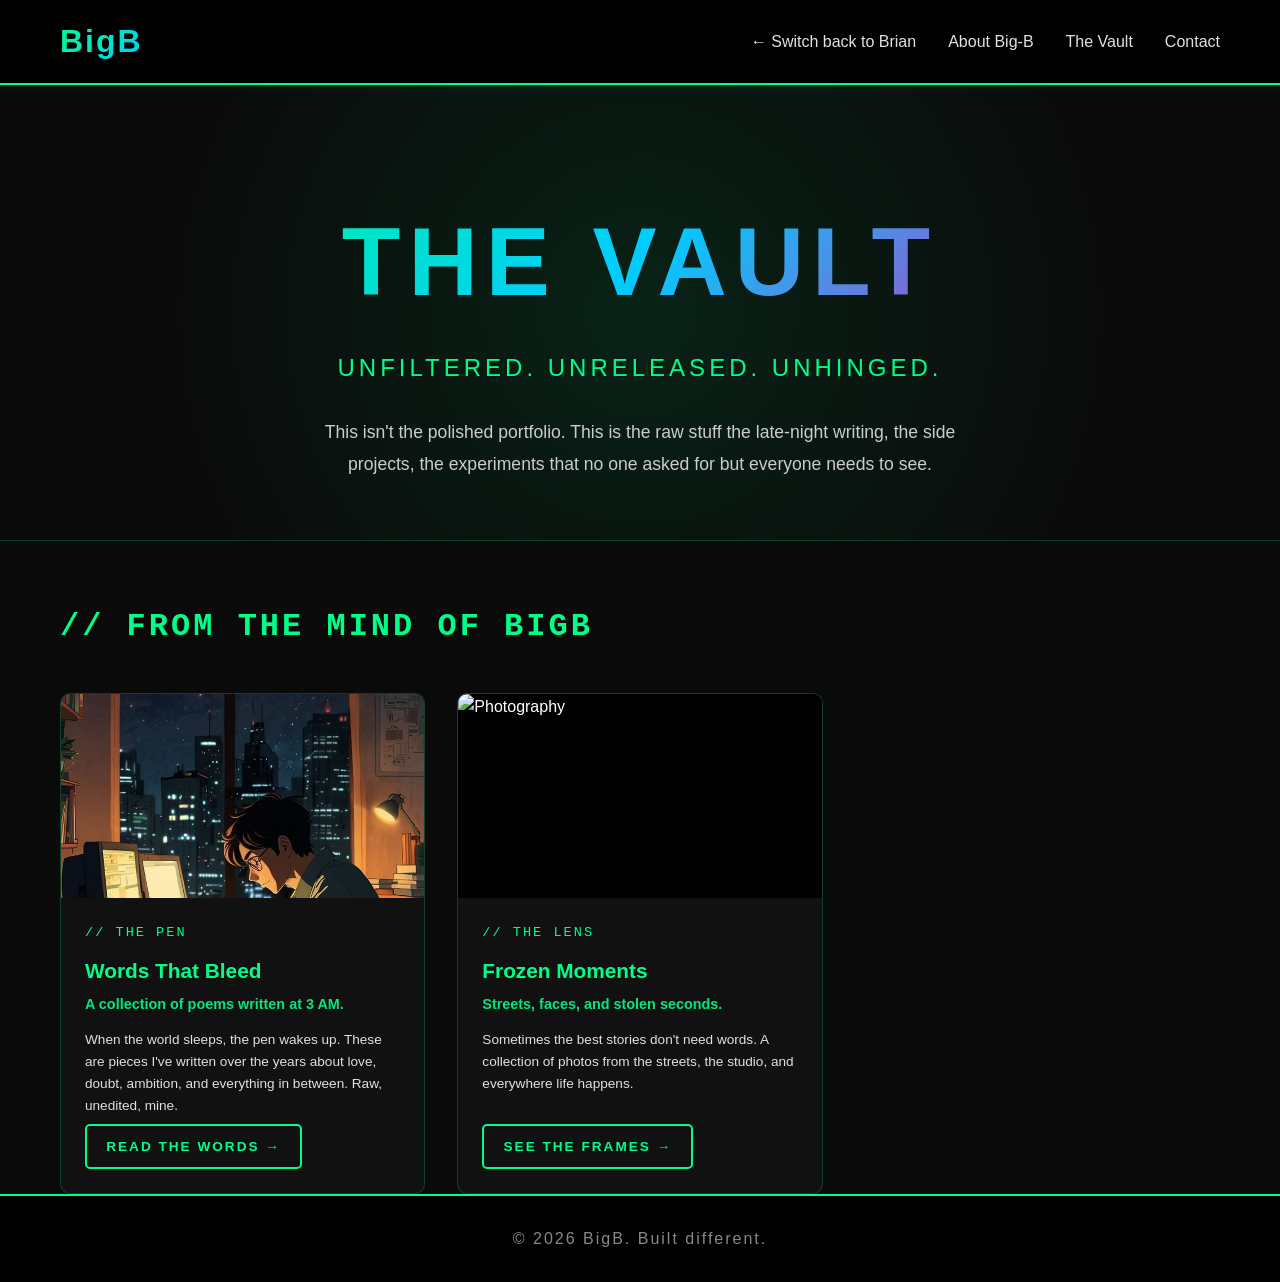
==== Big-BProjects.html @ 741b01dd "Everything but the videos" ====
<!DOCTYPE html>
<html lang="en">
<head>
    <meta charset="UTF-8">
    <meta name="viewport" content="width=device-width, initial-scale=1.0">
    <title>BigB - The Vault</title>
    <link rel="stylesheet" href="style.css">
    <link rel="stylesheet" href="bigb.css">
</head>
<body class="bigb-page">
    <!-- Navigation -->
    <nav class="bigb-nav">
        <div class="container">
            <h1 class="logo bigb-logo">BigB</h1>
            <ul class="nav-links">
                <li><a href="about.html">← Switch back to Brian</a></li>
                <li><a href="bigb.html" class="active">About Big-B</a></li>
                <li><a href="Big-BProjects.html">The Vault</a></li>
                <li><a href="bigb-Contact.html">Contact</a></li>
            </ul>
        </div>
    </nav>

    <!-- Hero -->
    <section class="bigb-projects-hero">
        <div class="container">
            <h1 class="bigb-hero-title">THE VAULT</h1>
            <p class="bigb-hero-subtitle">Unfiltered. Unreleased. Unhinged.</p>
            <p class="bigb-intro-text">
                This isn't the polished portfolio. This is the raw stuff the late-night writing, the side projects, the experiments that no one asked for but everyone needs to see.
            </p>
        </div>
    </section>

    <!-- BIGB PROJECTS -->
    <section class="projects-section bigb-projects-section">
        <div class="container">
            <h2 class="bigb-section-title">// FROM THE MIND OF BIGB</h2>
            <div class="project-grid">

                <!-- Poetry -->
                <div class="project-item bigb-item">
                    <div class="project-media">
                        <img src="images/Poetry picture.jpg" alt="Poetry" class="video-thumbnail">
                    </div>
                    <div class="project-info">
                        <span class="bigb-tag">// THE PEN</span>
                        <h3>Words That Bleed</h3>
                        <p class="project-subtitle">A collection of poems written at 3 AM.</p>
                        <p class="project-desc">When the world sleeps, the pen wakes up. These are pieces I've written over the years  about love, doubt, ambition, and everything in between. Raw, unedited, mine.</p>
                        <a href="poetry.html" class="watch-button bigb-btn">Read the Words →</a>
                    </div>
                </div>

                <!-- Photography -->
                <div class="project-item bigb-item">
                    <div class="project-media">
                        <img src="images/metro tracks.jpg" alt="Photography" class="video-thumbnail">
                    </div>
                    <div class="project-info">
                        <span class="bigb-tag">// THE LENS</span>
                        <h3>Frozen Moments</h3>
                        <p class="project-subtitle">Streets, faces, and stolen seconds.</p>
                        <p class="project-desc">Sometimes the best stories don't need words. A collection of photos from the streets, the studio, and everywhere life happens.</p>
                        <a href="bigb-gallery.html" class="watch-button bigb-btn">See the Frames →</a>
                    </div>
                </div>
        </div>
    </section>

    <!-- Footer -->
    <footer class="bigb-footer">
        <p>&copy; 2026 BigB. Built different.</p>
    </footer>

    <script src="script.js"></script>
</body>
</html>
---- style.css ----
* {
    margin: 0;
    padding: 0;
    box-sizing: border-box;
}

:root {
    --bg-color: #0a0a0a;
    --secondary-bg: #1a1a1a;
    --text-color: #e0e0e0;
    --accent-color: #00ff88;
    --accent-hover: #00cc6a;
}

body {
    font-family: 'Segoe UI', Tahoma, Geneva, Verdana, sans-serif;
    background-color: var(--bg-color);
    color: var(--text-color);
    line-height: 1.6;
}

.container {
    max-width: 1200px;
    margin: 0 auto;
    padding: 0 20px;
}

/* ========== NAVIGATION ========== */
nav {
    background-color: var(--secondary-bg);
    padding: 1rem 0;
    position: sticky;
    top: 0;
    z-index: 100;
    box-shadow: 0 2px 10px rgba(0, 255, 136, 0.1);
}

    nav .container {
        display: flex;
        justify-content: space-between;
        align-items: center;
    }

.logo {
    font-size: 1.5rem;
    color: var(--accent-color);
}

.nav-links {
    display: flex;
    list-style: none;
    gap: 2rem;
}

    .nav-links a {
        color: var(--text-color);
        text-decoration: none;
        transition: color 0.3s;
    }

        .nav-links a:hover {
            color: var(--accent-color);
        }

/* ========== HERO SECTION ========== */
.hero {
    position: relative;
    min-height: 100vh;
    display: flex;
    align-items: center;
    justify-content: center;
    text-align: center;
    overflow: hidden;
}

.hero-background {
    position: absolute;
    top: 0;
    left: 0;
    width: 100%;
    height: 100%;
    background-image: url('images/background-home.jpg');
    background-size: cover;
    background-position: center;
    background-repeat: no-repeat;
    background-attachment: fixed;
    z-index: 1;
    opacity: 0.3;
}

.hero-content {
    position: relative;
    z-index: 2;
}

.hero h1 {
    font-size: 5rem;
    margin-bottom: 1rem;
    color: var(--accent-color);
}

.subtitle {
    font-size: 1.5rem;
    margin-bottom: 2rem;
    color: #888;
}

.cta-button {
    display: inline-block;
    padding: 1rem 2rem;
    background-color: var(--accent-color);
    color: var(--bg-color);
    text-decoration: none;
    border-radius: 5px;
    font-weight: bold;
    transition: all 0.3s;
}

    .cta-button:hover {
        background-color: var(--accent-hover);
        transform: translateY(-3px);
        box-shadow: 0 5px 20px rgba(0, 255, 136, 0.3);
    }

/* ========== GLITCH EFFECT ========== */
.glitch {
    position: relative;
    animation: glitch 5s infinite;
}

@keyframes glitch {
    0%, 90%, 100% {
        text-shadow: none;
    }

    92% {
        text-shadow: 3px 3px 0 #ff00ff, -3px -3px 0 #00ffff;
    }

    94% {
        text-shadow: -3px 3px 0 #ff00ff, 3px -3px 0 #00ffff;
    }
}

/* ========== INTRO SECTION ========== */
.intro {
    padding: 3rem 0;
    background-color: var(--secondary-bg);
    text-align: center;
}

    .intro h2 {
        font-size: 2.5rem;
        color: var(--accent-color);
        margin-bottom: 1.5rem;
    }

    .intro p {
        font-size: 1.2rem;
        line-height: 1.8;
        color: var(--text-color);
        max-width: 800px;
        margin: 0 auto;
    }

/* ========== HOME NAV BOXES ========== */
.nav-boxes {
    padding: 5rem 0;
    background-color: var(--bg-color);
}

    .nav-boxes h2 {
        text-align: center;
        font-size: 2.5rem;
        color: var(--accent-color);
        margin-bottom: 3rem;
    }

.boxes-grid {
    display: grid;
    grid-template-columns: repeat(auto-fit, minmax(280px, 1fr));
    gap: 2rem;
}

.nav-box {
    position: relative;
    height: 350px;
    border-radius: 10px;
    overflow: hidden;
    cursor: pointer;
    border: 2px solid transparent;
    transition: border 0.3s ease;
}

    .nav-box:hover {
        border: 2px solid var(--accent-color);
    }

.nav-box-image {
    position: relative;
    width: 100%;
    height: 100%;
    overflow: hidden;
}

    .nav-box-image img {
        width: 100%;
        height: 100%;
        object-fit: cover;
        transition: transform 0.3s ease;
    }

.nav-box:hover .nav-box-image img {
    transform: scale(1.1);
}

.nav-box-overlay {
    position: absolute;
    top: 0;
    left: 0;
    width: 100%;
    height: 100%;
    background: linear-gradient(135deg, rgba(0,0,0,0.5) 0%, rgba(0,255,136,0.3) 100%);
    display: flex;
    flex-direction: column;
    align-items: center;
    justify-content: center;
    transition: all 0.3s ease;
    opacity: 0.8;
}

.nav-box:hover .nav-box-overlay {
    opacity: 1;
    background: linear-gradient(135deg, rgba(0,0,0,0.7) 0%, rgba(0,255,136,0.5) 100%);
}

.nav-box-overlay h3 {
    font-size: 2rem;
    color: var(--accent-color);
    margin-bottom: 0.5rem;
    text-transform: uppercase;
    letter-spacing: 2px;
}

.nav-box-overlay p {
    font-size: 1rem;
    color: var(--text-color);
    opacity: 0.9;
}

.nav-box-link {
    position: absolute;
    top: 0;
    left: 0;
    width: 100%;
    height: 100%;
    z-index: 10;
}

/* ========== ABOUT SECTION ========== */
.about {
    padding: 5rem 0;
    background-color: var(--secondary-bg);
}

.about-content {
    display: grid;
    grid-template-columns: 1fr 1fr;
    gap: 3rem;
    align-items: start;
}

.about-slideshow {
    position: relative;
}

/* About Slideshow — Fixed Size */
.slideshow-container {
    position: relative;
    width: 100%;
    height: 500px; /* ← FIXED HEIGHT */
    background-color: #000; /* fills empty space around images */
    border-radius: 10px;
    overflow: hidden;
    border: 2px solid var(--accent-color);
}

.slide {
    display: none;
    width: 100%;
    height: 100%; /* ← FILL THE CONTAINER */
}

    .slide img {
        width: 100%;
        height: 100%; /* ← FILL THE SLIDE */
        display: block;
        object-fit: contain; /* ← SHOW THE WHOLE IMAGE */
    }

    .slide.active {
        display: block;
        animation: fadeIn 0.5s;
    }

@keyframes fadeIn {
    from {
        opacity: 0;
    }

    to {
        opacity: 1;
    }
}

.dots {
    text-align: center;
    padding: 1rem;
    background-color: var(--secondary-bg);
}

.dot {
    height: 12px;
    width: 12px;
    margin: 0 5px;
    background-color: #555;
    border-radius: 50%;
    display: inline-block;
    cursor: pointer;
    transition: background-color 0.3s;
}

    .dot.active {
        background-color: var(--accent-color);
    }

    .dot:hover {
        background-color: var(--accent-color);
    }

/* About Text */
.about-text h2 {
    font-size: 2rem;
    color: var(--accent-color);
    margin-bottom: 1.5rem;
}

.about-text h3 {
    font-size: 1.3rem;
    color: var(--accent-color);
    margin-top: 1.5rem;
    margin-bottom: 0.8rem;
}

.about-text p {
    font-size: 1rem;
    line-height: 1.8;
    margin-bottom: 1rem;
    color: var(--text-color);
}

.about-text strong {
    color: var(--accent-color);
    font-weight: 600;
}

/* ========== PROJECTS SECTION ========== */
.projects {
    padding: 5rem 0;
}

    .projects h2 {
        font-size: 2.5rem;
        margin-bottom: 3rem;
        text-align: center;
        color: var(--accent-color);
    }

.project-grid {
    display: grid;
    grid-template-columns: repeat(3, 1fr);
    gap: 2rem;
}

/* Each project item */
.project-item {
    background-color: var(--secondary-bg);
    border-radius: 10px;
    overflow: hidden;
    border: 1px solid #333;
    transition: all 0.3s;
    display: flex;
    flex-direction: column;
}

    .project-item:hover {
        border-color: var(--accent-color);
        box-shadow: 0 5px 20px rgba(0, 255, 136, 0.2);
        transform: translateY(-5px);
    }

/* Media area */
.project-media {
    position: relative;
    width: 100%;
    aspect-ratio: 16 / 9;
    overflow: hidden;
    background-color: #000;
}

    .project-media img.video-thumbnail {
        width: 100%;
        height: 100%;
        object-fit: cover;
        transition: transform 0.3s;
    }

.project-item:hover .video-thumbnail {
    transform: scale(1.05);
}

/* Play Button */
.play-button {
    position: absolute;
    top: 50%;
    left: 50%;
    transform: translate(-50%, -50%);
    width: 60px;
    height: 60px;
    background-color: rgba(0, 255, 136, 0.9);
    border-radius: 50%;
    display: flex;
    align-items: center;
    justify-content: center;
    color: var(--bg-color);
    z-index: 2;
    transition: all 0.3s;
    cursor: pointer;
}

    .play-button svg {
        width: 30px;
        height: 30px;
        margin-left: 4px;
    }

.project-item:hover .play-button {
    background-color: var(--accent-color);
    transform: translate(-50%, -50%) scale(1.2);
}

/* Video link overlay */
.video-link {
    position: absolute;
    top: 0;
    left: 0;
    width: 100%;
    height: 100%;
    z-index: 3;
}

/* Video thumbnail placeholder */
.video-thumbnail-placeholder {
    width: 100%;
    height: 100%;
    background-color: #1a1a1a;
    display: flex;
    align-items: center;
    justify-content: center;
}

/* Local video player */
.local-video-player {
    width: 100%;
    height: 100%;
    object-fit: contain;
    background-color: #000;
}

    .local-video-player::-webkit-media-controls-panel {
        background-color: rgba(26, 26, 26, 0.9);
    }

    .local-video-player::-webkit-media-controls-play-button {
        background-color: #00ff88;
        border-radius: 50%;
    }

    .local-video-player::-webkit-media-controls-fullscreen-button {
        background-color: #00ff88;
    }

/* Project info text */
.project-info {
    padding: 1.5rem;
    display: flex;
    flex-direction: column;
    flex: 1;
}

    .project-info h3 {
        font-size: 1.3rem;
        color: var(--accent-color);
        margin-bottom: 0.4rem;
    }

.project-subtitle {
    font-size: 0.9rem;
    color: var(--accent-color);
    font-weight: 600;
    margin-bottom: 0.8rem;
    opacity: 0.9;
}

.project-desc {
    font-size: 0.85rem;
    line-height: 1.6;
    color: var(--text-color);
    margin-bottom: 0.5rem;
}

.watch-button {
    display: inline-block;
    margin-top: auto;
    padding: 0.6rem 1.2rem;
    background-color: var(--accent-color);
    color: var(--bg-color);
    text-decoration: none;
    border-radius: 5px;
    font-weight: 600;
    font-size: 0.85rem;
    transition: all 0.3s;
    width: fit-content;
}

    .watch-button:hover {
        background-color: var(--accent-hover);
        transform: translateX(5px);
    }

/* ========== PROJECT SLIDESHOWS ========== */
.project-slideshow {
    position: relative;
    width: 100%;
    height: 100%;
}

.slide-item {
    display: none;
    width: 100%;
    height: 100%;
}

    .slide-item img {
        width: 100%;
        height: 100%;
        object-fit: cover;
    }

    .slide-item.active {
        display: block;
        animation: fadeIn 0.5s;
    }

.slideshow-dots {
    position: absolute;
    bottom: 8px;
    left: 50%;
    transform: translateX(-50%);
    display: flex;
    gap: 6px;
    z-index: 10;
}

.slideshow-dot {
    width: 8px;
    height: 8px;
    border-radius: 50%;
    background-color: rgba(255, 255, 255, 0.5);
    cursor: pointer;
    transition: all 0.3s;
}

    .slideshow-dot:hover {
        background-color: var(--accent-color);
    }

    .slideshow-dot.active {
        background-color: var(--accent-color);
        transform: scale(1.2);
    }

/* ========== CONTACT SECTION ========== */
.contact {
    padding: 5rem 0;
    background-color: var(--secondary-bg);
    text-align: center;
}

    .contact h2 {
        font-size: 2.5rem;
        margin-bottom: 1rem;
        color: var(--accent-color);
    }

.contact-intro {
    font-size: 1.1rem;
    line-height: 1.8;
    margin-bottom: 1.5rem;
    color: var(--text-color);
    max-width: 800px;
    margin-left: auto;
    margin-right: auto;
}

.contact-methods {
    display: grid;
    grid-template-columns: repeat(auto-fit, minmax(250px, 1fr));
    gap: 2rem;
    margin: 3rem 0;
}

.contact-method {
    background-color: var(--secondary-bg);
    padding: 2rem;
    border-radius: 10px;
    border: 2px solid #333;
    text-align: center;
    transition: all 0.3s;
}

    .contact-method:hover {
        border-color: var(--accent-color);
        transform: translateY(-5px);
        box-shadow: 0 5px 20px rgba(0, 255, 136, 0.2);
    }

    .contact-method h3 {
        color: var(--accent-color);
        font-size: 1.5rem;
        margin-bottom: 0.5rem;
    }

    .contact-method p {
        color: #999;
        margin-bottom: 1.5rem;
        font-size: 0.95rem;
    }

.contact-button {
    display: inline-block;
    padding: 0.8rem 2rem;
    background-color: var(--accent-color);
    color: var(--bg-color);
    text-decoration: none;
    border-radius: 5px;
    font-weight: 600;
    transition: all 0.3s;
}

    .contact-button:hover {
        background-color: var(--accent-hover);
        transform: translateY(-3px);
        box-shadow: 0 5px 15px rgba(0, 255, 136, 0.3);
    }

.contact-info-box {
    background-color: var(--secondary-bg);
    padding: 2rem;
    border-radius: 10px;
    border: 2px solid var(--accent-color);
    margin-top: 3rem;
    max-width: 600px;
    margin-left: auto;
    margin-right: auto;
}

    .contact-info-box h3 {
        color: var(--accent-color);
        margin-bottom: 1.5rem;
        font-size: 1.5rem;
    }

    .contact-info-box p {
        margin-bottom: 1rem;
        font-size: 1rem;
        line-height: 1.8;
    }

    .contact-info-box a {
        color: var(--accent-color);
        text-decoration: none;
        transition: color 0.3s;
    }

        .contact-info-box a:hover {
            color: var(--accent-hover);
            text-decoration: underline;
        }

/* ========== FOOTER ========== */
footer {
    background-color: var(--bg-color);
    text-align: center;
    padding: 2rem 0;
    color: #666;
}
.poster-image {
    object-fit: contain !important;
    height: auto !important;
    max-height: 600px;
    background-color: #000;
}

/* Poster View Page */
.poster-view-section {
    padding: 60px 0;
    min-height: 100vh;
    background-color: #0a0a0a;
}

.back-button {
    display: inline-block;
    color: #00ff88;
    text-decoration: none;
    font-size: 16px;
    margin-bottom: 30px;
    padding: 10px 20px;
    border: 1px solid #00ff88;
    border-radius: 5px;
    transition: all 0.3s ease;
}

    .back-button:hover {
        background-color: #00ff88;
        color: #000;
    }

.poster-header {
    text-align: center;
    margin-bottom: 40px;
}

    .poster-header h1 {
        color: #00ff88;
        font-size: 3rem;
        margin: 15px 0 10px;
    }

    .poster-header .project-subtitle {
        color: #aaa;
        font-size: 1.2rem;
    }

.full-poster-container {
    display: flex;
    justify-content: center;
    align-items: center;
    margin: 40px 0;
    background-color: #000;
    padding: 20px;
    border-radius: 10px;
}

.full-poster {
    max-width: 100%;
    height: auto;
    display: block;
    border-radius: 5px;
    box-shadow: 0 10px 40px rgba(0, 255, 136, 0.2);
}

.poster-description {
    max-width: 800px;
    margin: 40px auto;
    color: #fff;
    text-align: center;
}

    .poster-description h2 {
        color: #00ff88;
        margin-bottom: 15px;
    }

    .poster-description p {
        line-height: 1.7;
        color: #ccc;
    }

/* Only affects the Audio Self Portrait card */
.audio-project {
    height: auto !important;
    overflow: visible !important;
}

    .audio-project .audio-portrait-image {
        width: 100%;
        height: auto;
        display: block;
    }

    .audio-project .audio-player {
        width: 100%;
        display: block;
        margin-top: 10px;
        background: #f1f3f4;
        border-radius: 0 0 8px 8px;
    }

/* Only affects the Poster card */
.poster-project {
    height: auto !important;
    overflow: visible !important;
}

    .poster-project .poster-image {
        width: 100%;
        height: auto;
        display: block;
        cursor: pointer;
    }


/* Alter Ego Button */
.alter-ego-btn {
    display: flex;
    flex-direction: column;
    align-items: center;
    justify-content: center;
    margin-top: 25px;
    padding: 18px 30px;
    background: linear-gradient(135deg, #0a0a0a, #1a1a1a);
    border: 2px solid #00ff88;
    border-radius: 10px;
    text-decoration: none;
    color: #fff;
    transition: all 0.4s ease;
    position: relative;
    overflow: hidden;
    cursor: pointer;
}

    .alter-ego-btn::before {
        content: '';
        position: absolute;
        top: 0;
        left: -100%;
        width: 100%;
        height: 100%;
        background: linear-gradient(90deg, transparent, rgba(0, 255, 136, 0.2), transparent);
        transition: left 0.6s ease;
    }

    .alter-ego-btn:hover::before {
        left: 100%;
    }

    .alter-ego-btn:hover {
        background: linear-gradient(135deg, #00ff88, #00cc6a);
        border-color: #00ff88;
        transform: translateY(-3px);
        box-shadow: 0 10px 30px rgba(0, 255, 136, 0.4);
    }

        .alter-ego-btn:hover .btn-label,
        .alter-ego-btn:hover .btn-name {
            color: #000;
        }

.btn-label {
    font-size: 0.85rem;
    text-transform: uppercase;
    letter-spacing: 3px;
    color: #888;
    transition: color 0.3s ease;
}

.btn-name {
    font-size: 1.8rem;
    font-weight: bold;
    color: #00ff88;
    margin-top: 5px;
    transition: color 0.3s ease;
    font-family: 'Arial Black', sans-serif;
}

.bigb-page {
    background: radial-gradient(circle at top, #1a0033, #000);
    color: #fff;
    min-height: 100vh;
}

.bigb-hero {
    text-align: center;
    padding: 100px 0 60px;
}

.bigb-title {
    font-size: 8rem;
    font-weight: 900;
    background: linear-gradient(135deg, #00ff88, #00ccff, #ff00aa);
    -webkit-background-clip: text;
    -webkit-text-fill-color: transparent;
    background-clip: text;
    letter-spacing: -5px;
    text-shadow: 0 0 60px rgba(0, 255, 136, 0.3);
}

.bigb-tagline {
    font-size: 1.5rem;
    color: #aaa;
    letter-spacing: 4px;
    text-transform: uppercase;
    margin-top: 20px;
}

.bigb-content {
    padding: 60px 0;
    max-width: 800px;
    margin: 0 auto;
}

    .bigb-content h2 {
        color: #00ff88;
        font-size: 2rem;
        margin-top: 40px;
        margin-bottom: 15px;
    }

    .bigb-content p {
        line-height: 1.8;
        color: #ddd;
        font-size: 1.1rem;
    }

    .bigb-content ul {
        list-style: none;
        padding: 0;
    }

    .bigb-content li {
        font-size: 1.2rem;
        padding: 10px 0;
        color: #fff;
    }

.hero-buttons {
    display: flex;
    gap: 20px; /* space between buttons */
    justify-content: center;
    flex-wrap: wrap; /* stacks them on mobile */
    margin-top: 30px;
}

/* === Internship Gallery === */
.internship-gallery {
    display: grid;
    grid-template-columns: repeat(3, 1fr);
    gap: 20px;
    max-width: 1100px;
    margin: 40px auto;
}

.internship-item {
    aspect-ratio: 1 / 1;
    overflow: hidden;
    border: 2px solid #333;
    cursor: pointer;
    transition: all 0.3s ease;
    background: #000;
}

    .internship-item img {
        width: 100%;
        height: 100%;
        object-fit: cover;
        transition: transform 0.4s ease;
    }

    .internship-item:hover {
        border-color: #00ff88;
        box-shadow: 0 10px 30px rgba(0, 255, 136, 0.3);
        transform: translateY(-5px);
    }

        .internship-item:hover img {
            transform: scale(1.08);
        }

/* Responsive */
@media (max-width: 900px) {
    .internship-gallery {
        grid-template-columns: repeat(2, 1fr);
    }
}

@media (max-width: 600px) {
    .internship-gallery {
        grid-template-columns: 1fr;
    }
}

/* === Internship Stories Layout === */
.internship-stories {
    display: grid;
    grid-template-columns: repeat(2, 1fr);
    gap: 30px;
    max-width: 1100px;
    margin: 40px auto;
}

.internship-story {
    background: #1a1a1a;
    border: 1px solid #333;
    overflow: hidden;
    cursor: pointer;
    transition: all 0.3s ease;
    border-radius: 10px;
    display: flex;
    flex-direction: column;
}

    .internship-story img {
        width: 100%;
        height: 280px;
        object-fit: cover;
        transition: transform 0.4s ease;
    }

    .internship-story:hover {
        border-color: #00ff88;
        box-shadow: 0 10px 30px rgba(0, 255, 136, 0.3);
        transform: translateY(-5px);
    }

        .internship-story:hover img {
            transform: scale(1.05);
        }

.story-content {
    padding: 25px;
    flex: 1;
}

    .story-content h3 {
        color: #00ff88;
        font-size: 1.3rem;
        margin-bottom: 12px;
        letter-spacing: 0.5px;
    }

    .story-content p {
        color: #ccc;
        font-size: 0.95rem;
        line-height: 1.7;
    }

/* === Lightbox (Full-Size Image Viewer) === */
.lightbox {
    display: none;
    position: fixed;
    top: 0;
    left: 0;
    width: 100%;
    height: 100%;
    background: rgba(0, 0, 0, 0.95);
    z-index: 9999;
    justify-content: center;
    align-items: center;
    cursor: pointer;
    animation: fadeInLightbox 0.3s ease;
}

    .lightbox.active {
        display: flex;
    }

@keyframes fadeInLightbox {
    from {
        opacity: 0;
    }

    to {
        opacity: 1;
    }
}

.lightbox img {
    max-width: 90%;
    max-height: 90vh;
    object-fit: contain;
    border: 2px solid #00ff88;
    box-shadow: 0 0 50px rgba(0, 255, 136, 0.4);
}

.lightbox-close {
    position: absolute;
    top: 30px;
    right: 40px;
    color: #00ff88;
    font-size: 3rem;
    cursor: pointer;
    transition: transform 0.3s ease;
    line-height: 1;
}

    .lightbox-close:hover {
        transform: scale(1.2) rotate(90deg);
    }

/* Responsive */
@media (max-width: 768px) {
    .internship-stories {
        grid-template-columns: 1fr;
    }
}
/* ========== RESPONSIVE ========== */
@media (max-width: 1024px) {
    .project-grid {
        grid-template-columns: repeat(2, 1fr);
    }
}

@media (max-width: 768px) {
    .hero h1 {
        font-size: 3rem;
    }

    .nav-links {
        gap: 1rem;
    }

    .about-content {
        grid-template-columns: 1fr;
        gap: 2rem;
    }

    .boxes-grid {
        grid-template-columns: 1fr;
    }

    .nav-box {
        height: 300px;
    }

    .nav-boxes h2 {
        font-size: 2rem;
    }

    .project-grid {
        grid-template-columns: 1fr;
    }

    .contact-methods {
        grid-template-columns: 1fr;
    }

    .contact-intro {
        font-size: 1rem;
    }
}
---- bigb.css ----
/* === BigB Theme === */
.bigb-page {
    background: #0a0a0a;
    color: #fff;
}

.bigb-nav {
    background: #000;
    border-bottom: 2px solid #00ff88;
}

.bigb-logo {
    font-size: 2rem;
    font-weight: 900;
    background: linear-gradient(135deg, #00ff88, #00ccff);
    -webkit-background-clip: text;
    -webkit-text-fill-color: transparent;
    letter-spacing: 2px;
}

.bigb-projects-hero {
    text-align: center;
    padding: 100px 20px 60px;
    background: radial-gradient(circle at center, rgba(0, 255, 136, 0.1), transparent 70%);
    border-bottom: 1px solid rgba(0, 255, 136, 0.2);
}

.bigb-hero-title {
    font-size: 6rem;
    font-weight: 900;
    letter-spacing: 8px;
    margin: 0;
    background: linear-gradient(135deg, #00ff88, #00ccff, #ff00aa);
    -webkit-background-clip: text;
    -webkit-text-fill-color: transparent;
    animation: glow 3s ease-in-out infinite alternate;
}

@keyframes glow {
    from {
        filter: drop-shadow(0 0 20px rgba(0, 255, 136, 0.4));
    }

    to {
        filter: drop-shadow(0 0 40px rgba(0, 204, 255, 0.6));
    }
}

.bigb-hero-subtitle {
    font-size: 1.5rem;
    color: #00ff88;
    letter-spacing: 4px;
    text-transform: uppercase;
    margin: 10px 0 30px;
}

.bigb-intro-text {
    max-width: 700px;
    margin: 0 auto;
    color: #ccc;
    font-size: 1.1rem;
    line-height: 1.8;
}

.bigb-section-title {
    font-size: 2rem;
    color: #00ff88;
    letter-spacing: 3px;
    margin: 60px 0 40px;
    font-family: 'Courier New', monospace;
    text-transform: uppercase;
}

.bigb-item {
    background: #111;
    border: 1px solid rgba(0, 255, 136, 0.2);
    overflow: hidden;
    transition: all 0.4s ease;
    position: relative;
}

    .bigb-item::before {
        content: '';
        position: absolute;
        top: 0;
        left: 0;
        width: 4px;
        height: 0;
        background: linear-gradient(180deg, #00ff88, #00ccff);
        transition: height 0.4s ease;
    }

    .bigb-item:hover {
        transform: translateY(-8px);
        border-color: #00ff88;
        box-shadow: 0 20px 50px rgba(0, 255, 136, 0.2);
    }

        .bigb-item:hover::before {
            height: 100%;
        }

.bigb-tag {
    display: inline-block;
    color: #00ff88;
    font-family: 'Courier New', monospace;
    font-size: 0.85rem;
    letter-spacing: 2px;
    margin-bottom: 10px;
    text-transform: uppercase;
}

.bigb-play {
    background: rgba(0, 255, 136, 0.9) !important;
    box-shadow: 0 0 30px rgba(0, 255, 136, 0.6);
}

.bigb-btn {
    background: transparent !important;
    color: #00ff88 !important;
    border: 2px solid #00ff88 !important;
    text-transform: uppercase;
    letter-spacing: 2px;
    font-weight: bold;
    transition: all 0.3s ease;
}

    .bigb-btn:hover {
        background: #00ff88 !important;
        color: #000 !important;
        box-shadow: 0 0 30px rgba(0, 255, 136, 0.6);
    }

.bigb-footer {
    background: #000;
    border-top: 2px solid #00ff88;
    text-align: center;
    padding: 30px;
    color: #888;
    letter-spacing: 2px;
}
/* === About BigB Page Blocks === */
.bigb-about-block {
    max-width: 800px;
    margin: 0 auto 60px;
    padding: 40px;
    background: #111;
    border: 1px solid rgba(0, 255, 136, 0.2);
    border-left: 4px solid #00ff88;
    transition: all 0.4s ease;
}

    .bigb-about-block:hover {
        border-color: #00ff88;
        box-shadow: 0 10px 40px rgba(0, 255, 136, 0.15);
        transform: translateX(5px);
    }

.bigb-block-title {
    color: #fff;
    font-size: 2rem;
    margin: 10px 0 20px;
    letter-spacing: 1px;
}

.bigb-block-text {
    color: #ccc;
    line-height: 1.8;
    font-size: 1.1rem;
}

/* List */
.bigb-list {
    list-style: none;
    padding: 0;
    margin: 0;
}

    .bigb-list li {
        color: #ddd;
        font-size: 1.1rem;
        padding: 12px 0;
        border-bottom: 1px solid rgba(0, 255, 136, 0.1);
        display: flex;
        align-items: center;
        gap: 15px;
        transition: all 0.3s ease;
    }

        .bigb-list li:last-child {
            border-bottom: none;
        }

        .bigb-list li:hover {
            color: #00ff88;
            padding-left: 10px;
        }

.bigb-bullet {
    color: #00ff88;
    font-weight: bold;
    font-size: 1.3rem;
    font-family: 'Courier New', monospace;
}

/* CTA */
.bigb-cta {
    text-align: center;
    margin: 80px 0 40px;
}

    .bigb-cta .bigb-btn {
        display: inline-block;
        padding: 18px 40px;
        font-size: 1.1rem;
    }
/* === BigB Contact Page === */

/* Contact Cards Grid */
.bigb-contact-grid {
    display: grid;
    grid-template-columns: repeat(auto-fit, minmax(250px, 1fr));
    gap: 25px;
    margin-bottom: 80px;
}

.bigb-contact-card {
    background: #111;
    border: 1px solid rgba(0, 255, 136, 0.2);
    border-left: 4px solid #00ff88;
    padding: 30px;
    text-decoration: none;
    color: #fff;
    transition: all 0.4s ease;
    display: block;
    position: relative;
    overflow: hidden;
}

    .bigb-contact-card::before {
        content: '';
        position: absolute;
        top: 0;
        left: -100%;
        width: 100%;
        height: 100%;
        background: linear-gradient(90deg, transparent, rgba(0, 255, 136, 0.08), transparent);
        transition: left 0.6s ease;
    }

    .bigb-contact-card:hover::before {
        left: 100%;
    }

    .bigb-contact-card:hover {
        transform: translateY(-8px);
        border-color: #00ff88;
        box-shadow: 0 15px 40px rgba(0, 255, 136, 0.2);
    }

.bigb-contact-icon {
    width: 50px;
    height: 50px;
    color: #00ff88;
    margin-bottom: 15px;
    filter: drop-shadow(0 0 10px rgba(0, 255, 136, 0.5));
}

    .bigb-contact-icon svg {
        width: 100%;
        height: 100%;
    }

.bigb-contact-card h3 {
    color: #fff;
    font-size: 1.4rem;
    margin: 10px 0 8px;
}

.bigb-contact-card p {
    color: #aaa;
    font-size: 0.95rem;
    margin: 0;
}

/* Contact Form */
.bigb-form-container {
    max-width: 700px;
    margin: 0 auto;
    background: #111;
    border: 1px solid rgba(0, 255, 136, 0.2);
    border-left: 4px solid #00ff88;
    padding: 50px;
}

.bigb-form-group {
    margin-bottom: 25px;
}

    .bigb-form-group label {
        display: block;
        color: #00ff88;
        font-family: 'Courier New', monospace;
        font-size: 0.9rem;
        letter-spacing: 2px;
        text-transform: uppercase;
        margin-bottom: 10px;
    }

    .bigb-form-group input,
    .bigb-form-group select,
    .bigb-form-group textarea {
        width: 100%;
        background: #0a0a0a;
        border: 1px solid rgba(0, 255, 136, 0.3);
        color: #fff;
        padding: 14px 18px;
        font-size: 1rem;
        font-family: inherit;
        transition: all 0.3s ease;
        box-sizing: border-box;
    }

        .bigb-form-group input:focus,
        .bigb-form-group select:focus,
        .bigb-form-group textarea:focus {
            outline: none;
            border-color: #00ff88;
            box-shadow: 0 0 20px rgba(0, 255, 136, 0.2);
            background: #000;
        }

        .bigb-form-group input::placeholder,
        .bigb-form-group textarea::placeholder {
            color: #555;
        }

    .bigb-form-group textarea {
        resize: vertical;
        min-height: 120px;
        font-family: inherit;
    }

    .bigb-form-group select {
        cursor: pointer;
    }

.bigb-form button {
    width: 100%;
    padding: 18px;
    font-size: 1.1rem;
    cursor: pointer;
    margin-top: 10px;
}
/* === Poetry Page === */

/* Grid container — wraps all poems */
.bigb-projects-section .container > .poem-card {
    /* This rule will be overridden by the grid below */
}

/* Add this wrapper class instead */
.poem-grid {
    display: grid;
    grid-template-columns: repeat(3, 1fr); /* 3 columns side by side */
    gap: 30px;
    margin: 0 auto;
    max-width: 1200px;
}

/* Poem card itself */
/* === Poetry Page === */

/* Grid container */
.poem-grid {
    display: grid;
    grid-template-columns: repeat(3, 1fr); /* exactly 3 columns */
    gap: 30px;
    margin: 0 auto;
    max-width: 1200px;
    align-items: start; /* ← KEY: poems don't stretch to match height */
}

/* Poem card */
.poem-card {
    background: #111;
    border: 1px solid rgba(0, 255, 136, 0.2);
    border-left: 4px solid #00ff88;
    padding: 40px;
    transition: all 0.4s ease;
    position: relative;
    overflow: hidden;
    margin: 0;
    /* If a poem is very long, limit its height and let it scroll */
    max-height: 700px;
    overflow-y: auto;
}

    /* Custom scrollbar for long poems */
    .poem-card::-webkit-scrollbar {
        width: 6px;
    }

    .poem-card::-webkit-scrollbar-track {
        background: #0a0a0a;
    }

    .poem-card::-webkit-scrollbar-thumb {
        background: #00ff88;
        border-radius: 3px;
    }

    .poem-card:hover {
        border-color: #00ff88;
        box-shadow: 0 15px 50px rgba(0, 255, 136, 0.15);
        transform: translateY(-5px);
    }

.poem-header {
    border-bottom: 1px solid rgba(0, 255, 136, 0.2);
    padding-bottom: 20px;
    margin-bottom: 25px;
}

.poem-title {
    color: #fff;
    font-size: 1.8rem;
    margin: 10px 0 8px;
    letter-spacing: 1px;
    font-family: 'Georgia', serif;
    font-style: italic;
}

.poem-date {
    color: #666;
    font-size: 0.85rem;
    font-family: 'Courier New', monospace;
    letter-spacing: 2px;
    text-transform: uppercase;
    margin: 0;
}

/* Poem text — clean and readable */
.poem-text {
    color: #ddd;
    font-family: 'Georgia', 'Times New Roman', serif;
    font-size: 1.05rem;
    line-height: 1.9;
    white-space: pre-line; /* respects line breaks but ignores indentation */
    margin: 0;
    background: transparent;
    padding: 0;
    border: none;
    text-align: left;
    word-wrap: break-word;
}

    .poem-text::first-letter {
        color: #00ff88;
        font-size: 1.3em;
        font-weight: bold;
    }

/* Stack on smaller screens */
@media (max-width: 900px) {
    .poem-grid {
        grid-template-columns: 1fr;
    }

    .poem-card {
        max-height: none; /* full height on mobile */
    }
}

/* Responsive — stack on smaller screens */
@media (max-width: 900px) {
    .poem-grid {
        grid-template-columns: 1fr; /* 1 column on tablet/mobile */
    }
}

/* === Gallery Page === */

/* Masonry-style grid */
.gallery-grid {
    column-count: 3;
    column-gap: 20px;
    max-width: 1200px;
    margin: 0 auto;
}

@media (max-width: 900px) {
    .gallery-grid {
        column-count: 2;
    }
}

@media (max-width: 600px) {
    .gallery-grid {
        column-count: 1;
    }
}

/* Each photo */
.gallery-item {
    position: relative;
    break-inside: avoid;
    margin-bottom: 20px;
    overflow: hidden;
    cursor: pointer;
    border: 1px solid rgba(0, 255, 136, 0.2);
    transition: all 0.4s ease;
}

    .gallery-item img {
        width: 100%;
        height: auto;
        display: block;
        transition: transform 0.5s ease;
    }

    .gallery-item:hover {
        border-color: #00ff88;
        box-shadow: 0 10px 30px rgba(0, 255, 136, 0.3);
        transform: translateY(-5px);
    }

        .gallery-item:hover img {
            transform: scale(1.05);
        }

/* Caption overlay */
.gallery-overlay {
    position: absolute;
    bottom: 0;
    left: 0;
    width: 100%;
    padding: 20px;
    background: linear-gradient(transparent, rgba(0, 0, 0, 0.9));
    opacity: 0;
    transition: opacity 0.4s ease;
}

.gallery-item:hover .gallery-overlay {
    opacity: 1;
}

.gallery-caption {
    color: #00ff88;
    font-family: 'Courier New', monospace;
    font-size: 0.9rem;
    letter-spacing: 2px;
    text-transform: uppercase;
}

/* === Lightbox (Full-Size View) === */
.lightbox {
    display: none;
    position: fixed;
    top: 0;
    left: 0;
    width: 100%;
    height: 100%;
    background: rgba(0, 0, 0, 0.95);
    z-index: 9999;
    justify-content: center;
    align-items: center;
    flex-direction: column;
    cursor: pointer;
    animation: fadeInLightbox 0.3s ease;
}

    .lightbox.active {
        display: flex;
    }

@keyframes fadeInLightbox {
    from {
        opacity: 0;
    }

    to {
        opacity: 1;
    }
}

.lightbox img {
    max-width: 90%;
    max-height: 85vh;
    object-fit: contain;
    border: 2px solid #00ff88;
    box-shadow: 0 0 50px rgba(0, 255, 136, 0.4);
}

.lightbox-close {
    position: absolute;
    top: 30px;
    right: 40px;
    color: #00ff88;
    font-size: 3rem;
    cursor: pointer;
    transition: transform 0.3s ease;
    line-height: 1;
}

    .lightbox-close:hover {
        transform: scale(1.2) rotate(90deg);
    }

#lightbox-caption {
    color: #00ff88;
    font-family: 'Courier New', monospace;
    margin-top: 20px;
    letter-spacing: 3px;
    text-transform: uppercase;
    font-size: 1rem;
}
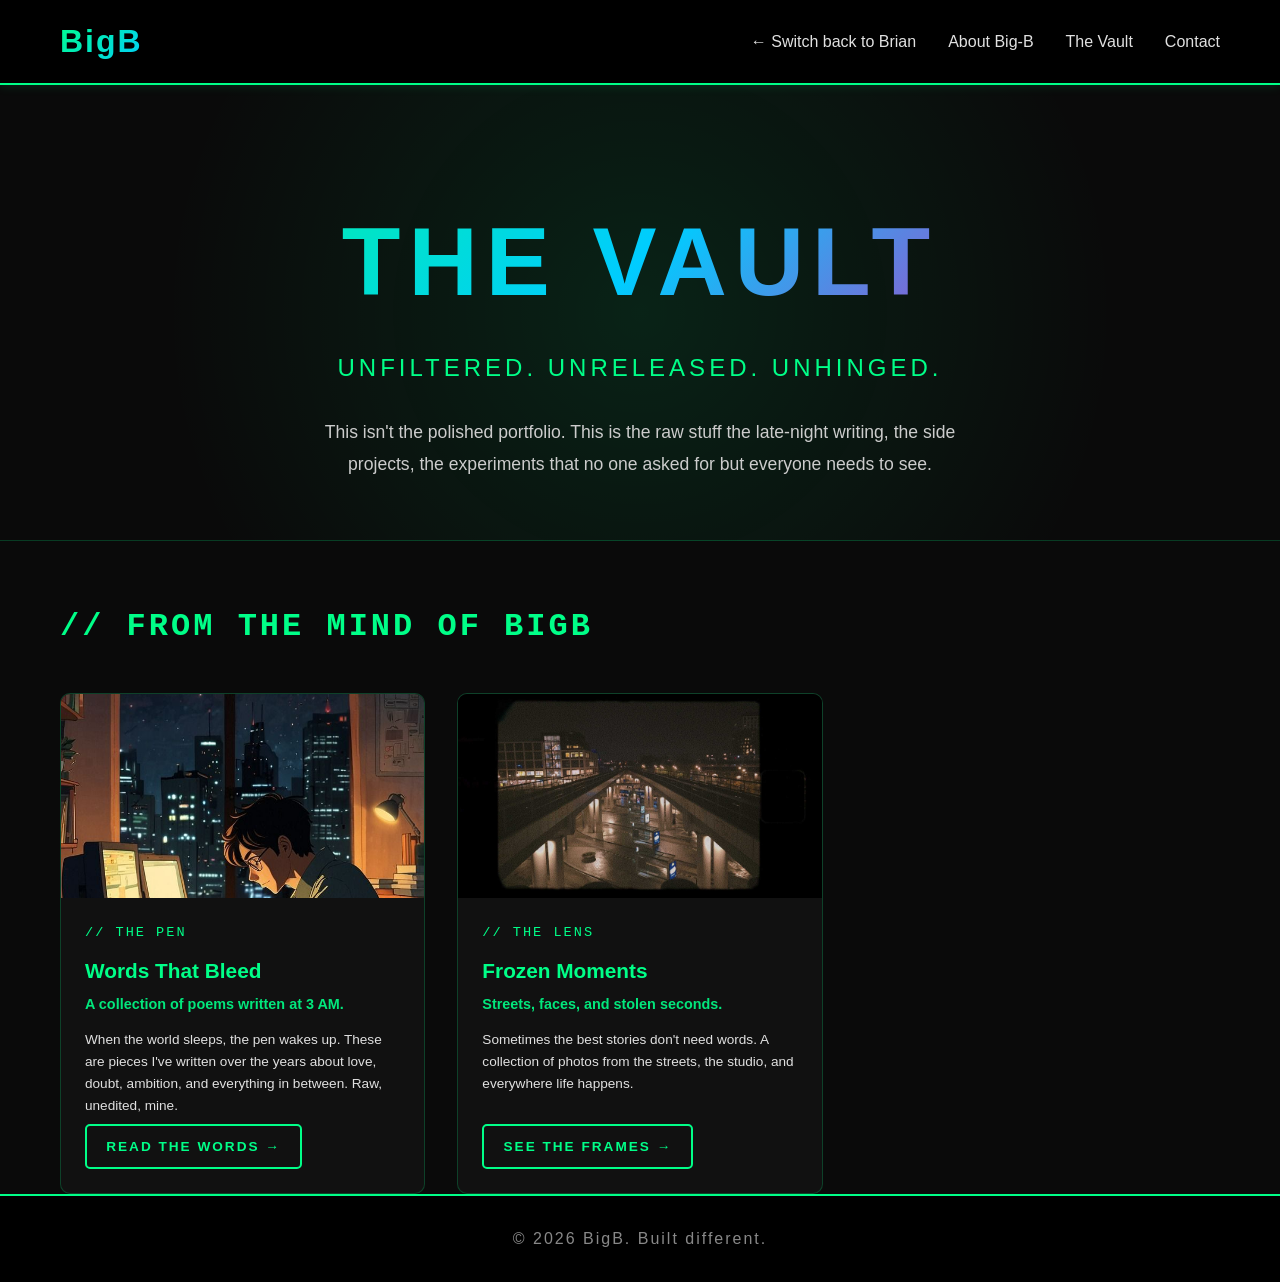
==== commit 1d8ca862: "bigb metro" ====
--- a/Big-BProjects.html
+++ b/Big-BProjects.html
@@ -55,7 +55,7 @@
                 <!-- Photography -->
                 <div class="project-item bigb-item">
                     <div class="project-media">
-                        <img src="images/metro tracks.jpg" alt="Photography" class="video-thumbnail">
+                        <img src="images/Metro tracks.jpg" alt="Photography" class="video-thumbnail">
                     </div>
                     <div class="project-info">
                         <span class="bigb-tag">// THE LENS</span>
